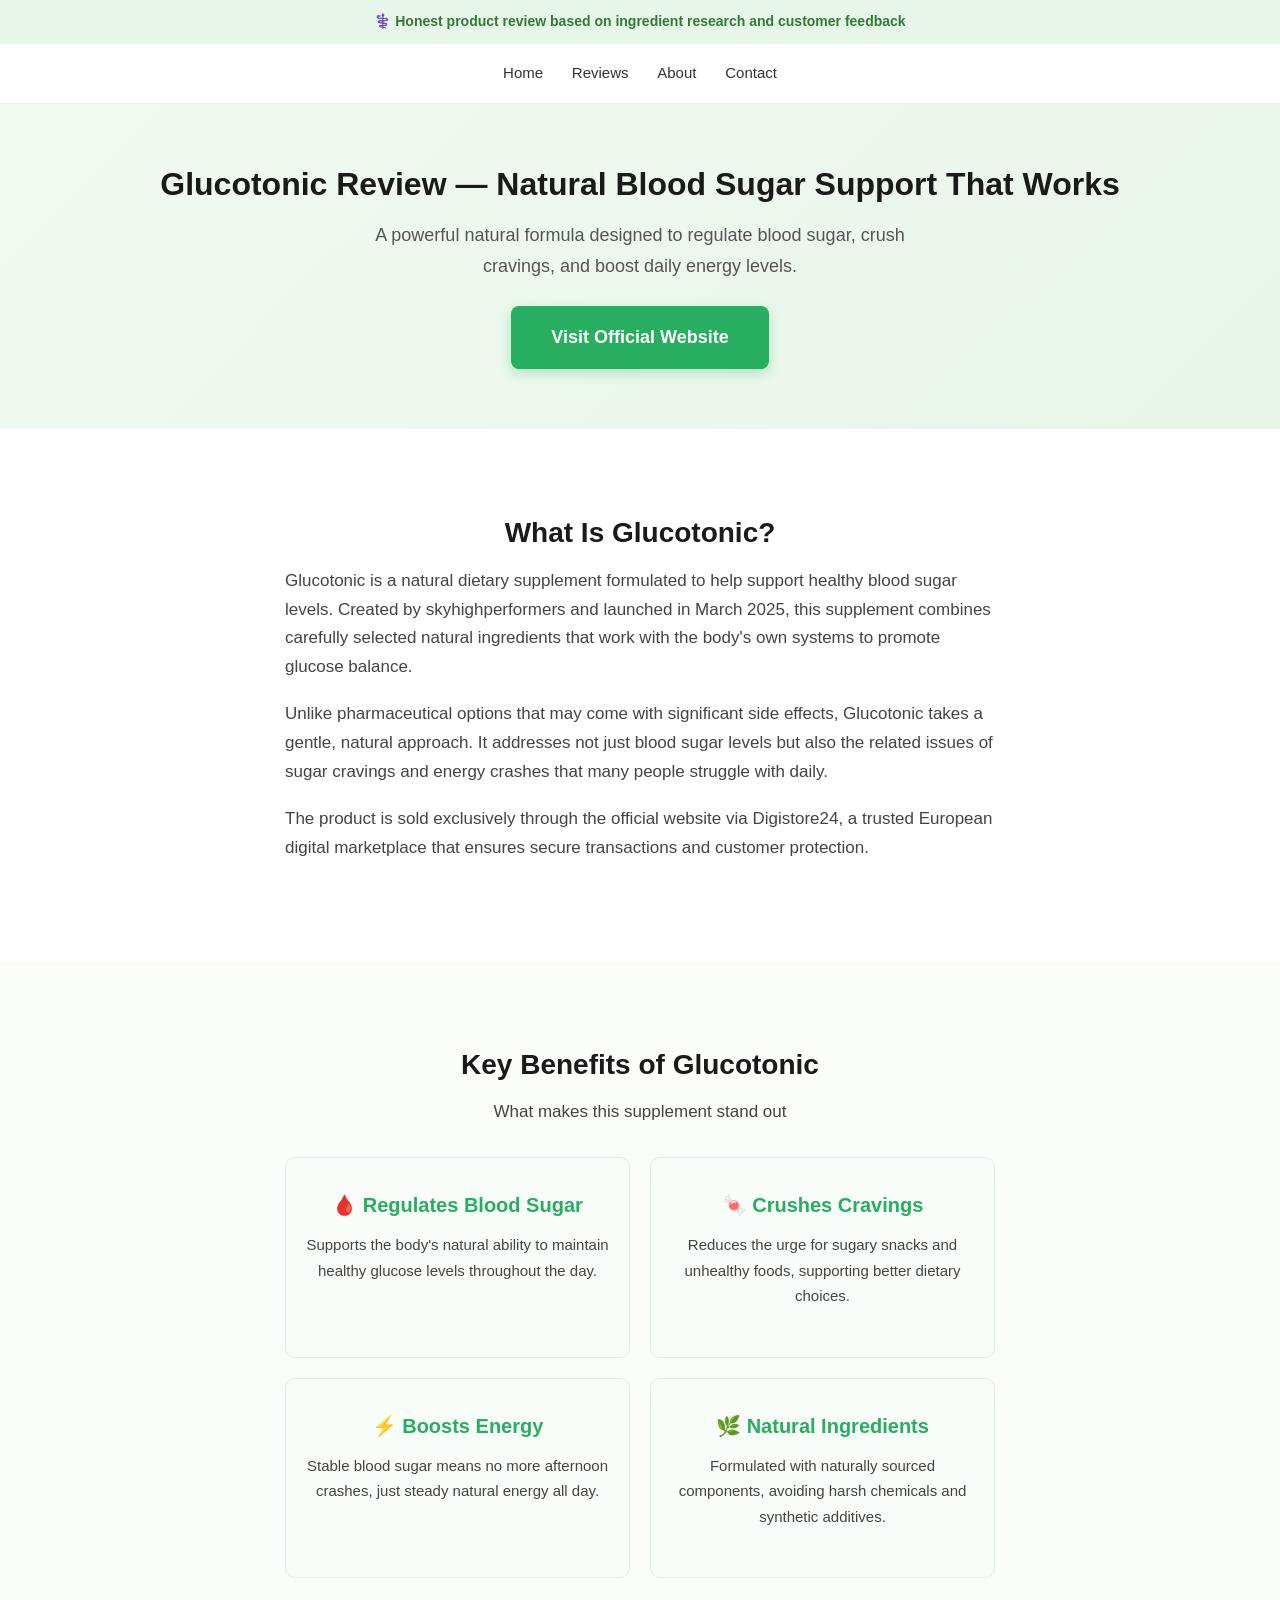
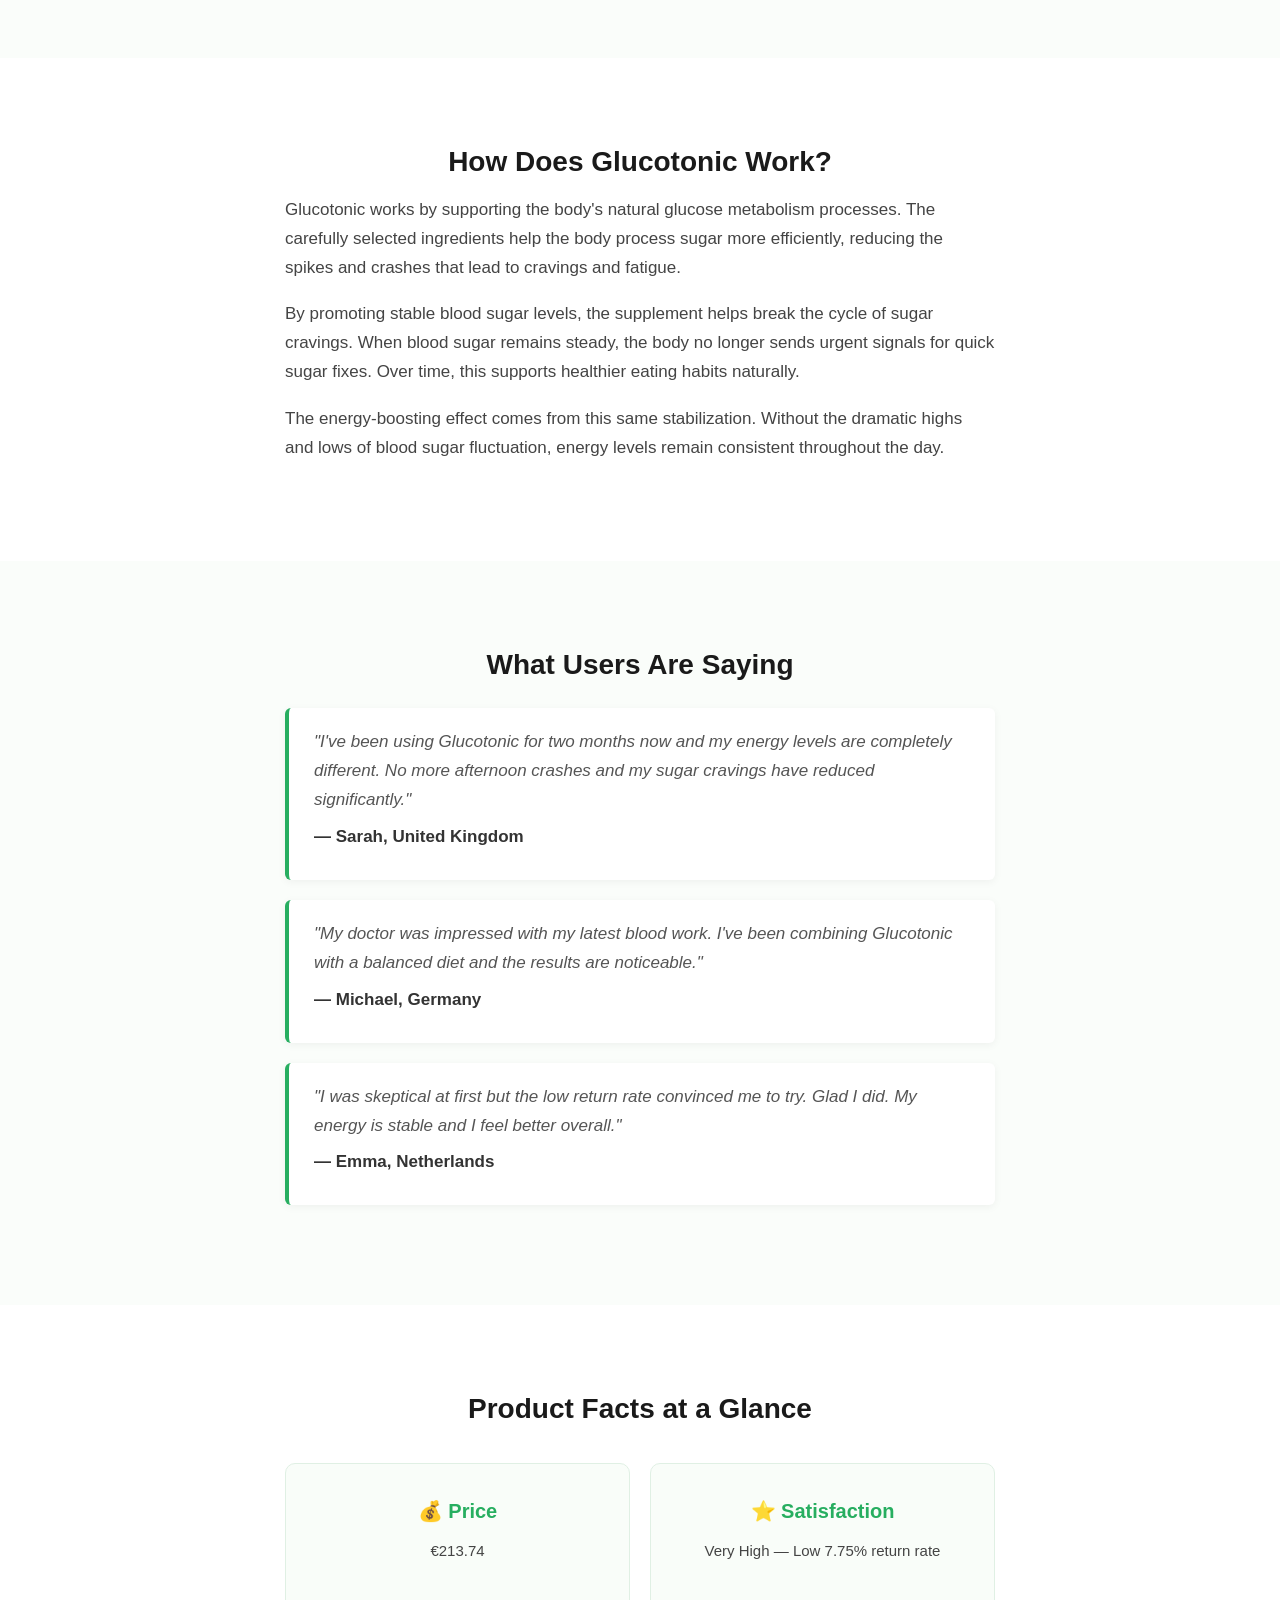
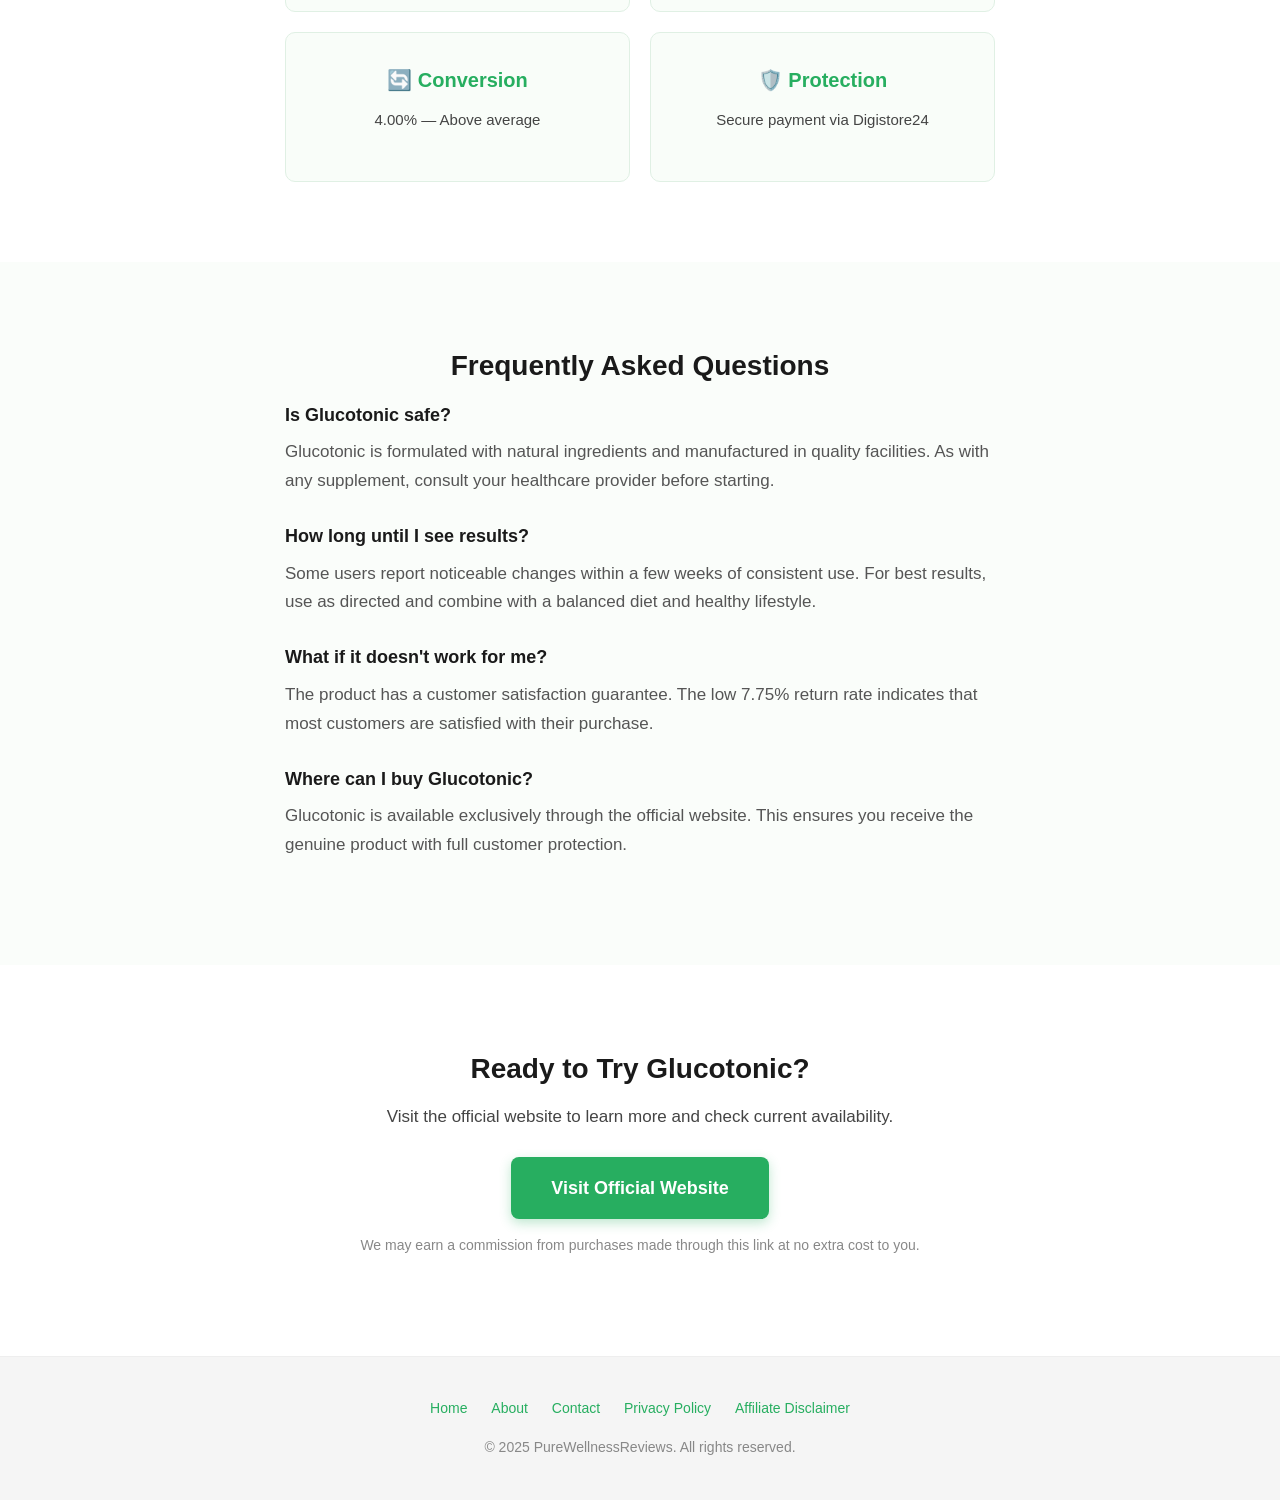
==== glucotonic-review.html @ f2af6d1e "Initial website setup" ====
<!DOCTYPE html>
<html lang="en">
<head>
    <meta charset="UTF-8">
    <meta name="viewport" content="width=device-width, initial-scale=1.0">
    <title>Glucotonic Review | Natural Blood Sugar Support Supplement</title>
    <meta name="description" content="Comprehensive Glucotonic review. Learn about this natural blood sugar support supplement, its ingredients, benefits, customer feedback, and where to buy.">
    <link rel="stylesheet" href="style.css">
</head>
<body>
    <div class="announcement-bar">
        ⚕️ Honest product review based on ingredient research and customer feedback
    </div>
    <nav class="navbar">
        <a href="index.html">Home</a>
        <a href="index.html#reviews">Reviews</a>
        <a href="about.html">About</a>
        <a href="contact.html">Contact</a>
    </nav>
    <section class="hero">
        <h1>Glucotonic Review — Natural Blood Sugar Support That Works</h1>
        <p>A powerful natural formula designed to regulate blood sugar, crush cravings, and boost daily energy levels.</p>
        <a href="YOUR_AFFILIATE_LINK_HERE" class="cta-button" target="_blank" rel="nofollow sponsored">Visit Official Website</a>
    </section>
    <section class="section section-white">
        <div class="container">
            <h2 class="section-title">What Is Glucotonic?</h2>
            <p>Glucotonic is a natural dietary supplement formulated to help support healthy blood sugar levels. Created by skyhighperformers and launched in March 2025, this supplement combines carefully selected natural ingredients that work with the body's own systems to promote glucose balance.</p>
            <p>Unlike pharmaceutical options that may come with significant side effects, Glucotonic takes a gentle, natural approach. It addresses not just blood sugar levels but also the related issues of sugar cravings and energy crashes that many people struggle with daily.</p>
            <p>The product is sold exclusively through the official website via Digistore24, a trusted European digital marketplace that ensures secure transactions and customer protection.</p>
        </div>
    </section>
    <section class="section section-light">
        <div class="container">
            <h2 class="section-title">Key Benefits of Glucotonic</h2>
            <p class="section-subtitle">What makes this supplement stand out</p>
            <div class="benefits-grid">
                <div class="benefit-card">
                    <h3>🩸 Regulates Blood Sugar</h3>
                    <p>Supports the body's natural ability to maintain healthy glucose levels throughout the day.</p>
                </div>
                <div class="benefit-card">
                    <h3>🍬 Crushes Cravings</h3>
                    <p>Reduces the urge for sugary snacks and unhealthy foods, supporting better dietary choices.</p>
                </div>
                <div class="benefit-card">
                    <h3>⚡ Boosts Energy</h3>
                    <p>Stable blood sugar means no more afternoon crashes, just steady natural energy all day.</p>
                </div>
                <div class="benefit-card">
                    <h3>🌿 Natural Ingredients</h3>
                    <p>Formulated with naturally sourced components, avoiding harsh chemicals and synthetic additives.</p>
                </div>
            </div>
        </div>
    </section>
    <section class="section section-white">
        <div class="container">
            <h2 class="section-title">How Does Glucotonic Work?</h2>
            <p>Glucotonic works by supporting the body's natural glucose metabolism processes. The carefully selected ingredients help the body process sugar more efficiently, reducing the spikes and crashes that lead to cravings and fatigue.</p>
            <p>By promoting stable blood sugar levels, the supplement helps break the cycle of sugar cravings. When blood sugar remains steady, the body no longer sends urgent signals for quick sugar fixes. Over time, this supports healthier eating habits naturally.</p>
            <p>The energy-boosting effect comes from this same stabilization. Without the dramatic highs and lows of blood sugar fluctuation, energy levels remain consistent throughout the day.</p>
        </div>
    </section>
    <section class="section section-light">
        <div class="container">
            <h2 class="section-title">What Users Are Saying</h2>
            <div class="testimonial">
                <p>"I've been using Glucotonic for two months now and my energy levels are completely different. No more afternoon crashes and my sugar cravings have reduced significantly."</p>
                <p class="author">— Sarah, United Kingdom</p>
            </div>
            <div class="testimonial">
                <p>"My doctor was impressed with my latest blood work. I've been combining Glucotonic with a balanced diet and the results are noticeable."</p>
                <p class="author">— Michael, Germany</p>
            </div>
            <div class="testimonial">
                <p>"I was skeptical at first but the low return rate convinced me to try. Glad I did. My energy is stable and I feel better overall."</p>
                <p class="author">— Emma, Netherlands</p>
            </div>
        </div>
    </section>
    <section class="section section-white">
        <div class="container">
            <h2 class="section-title">Product Facts at a Glance</h2>
            <div class="benefits-grid">
                <div class="benefit-card">
                    <h3>💰 Price</h3>
                    <p>€213.74</p>
                </div>
                <div class="benefit-card">
                    <h3>⭐ Satisfaction</h3>
                    <p>Very High — Low 7.75% return rate</p>
                </div>
                <div class="benefit-card">
                    <h3>🔄 Conversion</h3>
                    <p>4.00% — Above average</p>
                </div>
                <div class="benefit-card">
                    <h3>🛡️ Protection</h3>
                    <p>Secure payment via Digistore24</p>
                </div>
            </div>
        </div>
    </section>
    <section class="section section-light">
        <div class="container">
            <h2 class="section-title">Frequently Asked Questions</h2>
            <div class="faq-item">
                <h3>Is Glucotonic safe?</h3>
                <p>Glucotonic is formulated with natural ingredients and manufactured in quality facilities. As with any supplement, consult your healthcare provider before starting.</p>
            </div>
            <div class="faq-item">
                <h3>How long until I see results?</h3>
                <p>Some users report noticeable changes within a few weeks of consistent use. For best results, use as directed and combine with a balanced diet and healthy lifestyle.</p>
            </div>
            <div class="faq-item">
                <h3>What if it doesn't work for me?</h3>
                <p>The product has a customer satisfaction guarantee. The low 7.75% return rate indicates that most customers are satisfied with their purchase.</p>
            </div>
            <div class="faq-item">
                <h3>Where can I buy Glucotonic?</h3>
                <p>Glucotonic is available exclusively through the official website. This ensures you receive the genuine product with full customer protection.</p>
            </div>
        </div>
    </section>
    <section class="section section-white" style="text-align: center;">
        <div class="container">
            <h2 class="section-title">Ready to Try Glucotonic?</h2>
            <p style="margin-bottom: 25px;">Visit the official website to learn more and check current availability.</p>
            <a href="YOUR_AFFILIATE_LINK_HERE" class="cta-button" target="_blank" rel="nofollow sponsored">Visit Official Website</a>
            <p style="margin-top: 15px; font-size: 14px; color: #888888;">We may earn a commission from purchases made through this link at no extra cost to you.</p>
        </div>
    </section>
    <footer class="footer">
        <div class="footer-links">
            <a href="index.html">Home</a>
            <a href="about.html">About</a>
            <a href="contact.html">Contact</a>
            <a href="privacy.html">Privacy Policy</a>
            <a href="disclaimer.html">Affiliate Disclaimer</a>
        </div>
        <p>&copy; 2025 PureWellnessReviews. All rights reserved.</p>
    </footer>
</body>
</html>
---- style.css ----
* {
    margin: 0;
    padding: 0;
    box-sizing: border-box;
}
body {
    font-family: Arial, Helvetica, sans-serif;
    background-color: #ffffff;
    color: #333333;
    line-height: 1.7;
    font-size: 17px;
}
.container {
    max-width: 750px;
    margin: 0 auto;
    padding: 20px;
}
.announcement-bar {
    background-color: #e8f5e9;
    color: #2e7d32;
    text-align: center;
    padding: 10px;
    font-size: 14px;
    font-weight: bold;
}
.navbar {
    background-color: #ffffff;
    border-bottom: 1px solid #eeeeee;
    padding: 15px 20px;
    text-align: center;
}
.navbar a {
    color: #333333;
    text-decoration: none;
    margin: 0 12px;
    font-size: 15px;
    font-weight: 500;
}
.navbar a:hover {
    color: #27ae60;
}
.hero {
    background: linear-gradient(135deg, #f0faf1, #e8f5e9);
    padding: 60px 20px;
    text-align: center;
}
.hero h1 {
    font-size: 32px;
    color: #1a1a1a;
    margin-bottom: 15px;
    line-height: 1.3;
}
.hero p {
    font-size: 18px;
    color: #555555;
    margin-bottom: 25px;
    max-width: 600px;
    margin-left: auto;
    margin-right: auto;
}
.cta-button {
    display: inline-block;
    background-color: #27ae60;
    color: #ffffff;
    padding: 16px 40px;
    font-size: 18px;
    font-weight: bold;
    text-decoration: none;
    border-radius: 8px;
    transition: background-color 0.3s;
    box-shadow: 0 4px 12px rgba(39, 174, 96, 0.3);
}
.cta-button:hover {
    background-color: #219a52;
}
.trust-bar {
    background-color: #ffffff;
    padding: 25px 20px;
    text-align: center;
    border-bottom: 1px solid #eeeeee;
}
.trust-bar span {
    margin: 0 15px;
    color: #555555;
    font-size: 15px;
}
.section-title {
    font-size: 28px;
    color: #1a1a1a;
    text-align: center;
    margin-bottom: 10px;
}
.section-subtitle {
    font-size: 17px;
    color: #777777;
    text-align: center;
    margin-bottom: 40px;
}
.benefits-grid {
    display: flex;
    flex-wrap: wrap;
    gap: 20px;
    margin-top: 30px;
}
.benefit-card {
    flex: 1 1 250px;
    background-color: #f9fdf9;
    border: 1px solid #e0f0e4;
    border-radius: 10px;
    padding: 30px 20px;
    text-align: center;
}
.benefit-card h3 {
    color: #27ae60;
    margin-bottom: 10px;
    font-size: 20px;
}
.benefit-card p {
    color: #555555;
    font-size: 15px;
}
.section {
    padding: 60px 20px;
}
.section-light {
    background-color: #fafdfa;
}
.section-white {
    background-color: #ffffff;
}
.section p {
    margin-bottom: 18px;
    color: #444444;
}
.testimonial {
    background-color: #ffffff;
    border-left: 4px solid #27ae60;
    padding: 20px 25px;
    margin: 20px 0;
    border-radius: 6px;
    box-shadow: 0 2px 8px rgba(0,0,0,0.05);
}
.testimonial p {
    font-style: italic;
    color: #555555;
    margin-bottom: 8px;
}
.testimonial .author {
    font-weight: bold;
    color: #333333;
    font-style: normal;
}
.faq-item {
    margin-bottom: 25px;
}
.faq-item h3 {
    font-size: 18px;
    color: #1a1a1a;
    margin-bottom: 8px;
}
.faq-item p {
    color: #555555;
}
.product-grid {
    display: flex;
    flex-wrap: wrap;
    gap: 25px;
    margin-top: 30px;
}
.product-card {
    flex: 1 1 280px;
    background-color: #ffffff;
    border: 1px solid #e8e8e8;
    border-radius: 12px;
    padding: 25px;
    text-align: center;
    box-shadow: 0 4px 15px rgba(0,0,0,0.05);
    transition: transform 0.3s;
}
.product-card:hover {
    transform: translateY(-3px);
}
.product-card h3 {
    color: #1a1a1a;
    margin-bottom: 8px;
    font-size: 20px;
}
.product-card .category {
    color: #27ae60;
    font-size: 13px;
    font-weight: bold;
    text-transform: uppercase;
    margin-bottom: 10px;
}
.product-card p {
    color: #666666;
    font-size: 15px;
    margin-bottom: 18px;
}
.product-card .btn-small {
    display: inline-block;
    background-color: #27ae60;
    color: #ffffff;
    padding: 12px 28px;
    text-decoration: none;
    border-radius: 6px;
    font-weight: bold;
    font-size: 15px;
}
.product-card .btn-small:hover {
    background-color: #219a52;
}
.footer {
    background-color: #f5f5f5;
    padding: 40px 20px;
    text-align: center;
    color: #888888;
    font-size: 14px;
    border-top: 1px solid #eeeeee;
}
.footer a {
    color: #27ae60;
    text-decoration: none;
    margin: 0 10px;
}
.footer a:hover {
    text-decoration: underline;
}
.footer-links {
    margin-bottom: 15px;
}
@media (max-width: 600px) {
    .hero h1 {
        font-size: 26px;
    }
    .hero p {
        font-size: 16px;
    }
    .section-title {
        font-size: 24px;
    }
    .navbar a {
        margin: 0 6px;
        font-size: 13px;
    }
    .trust-bar span {
        display: block;
        margin: 6px 0;
    }
    .cta-button {
        padding: 14px 30px;
        font-size: 16px;
    }
}
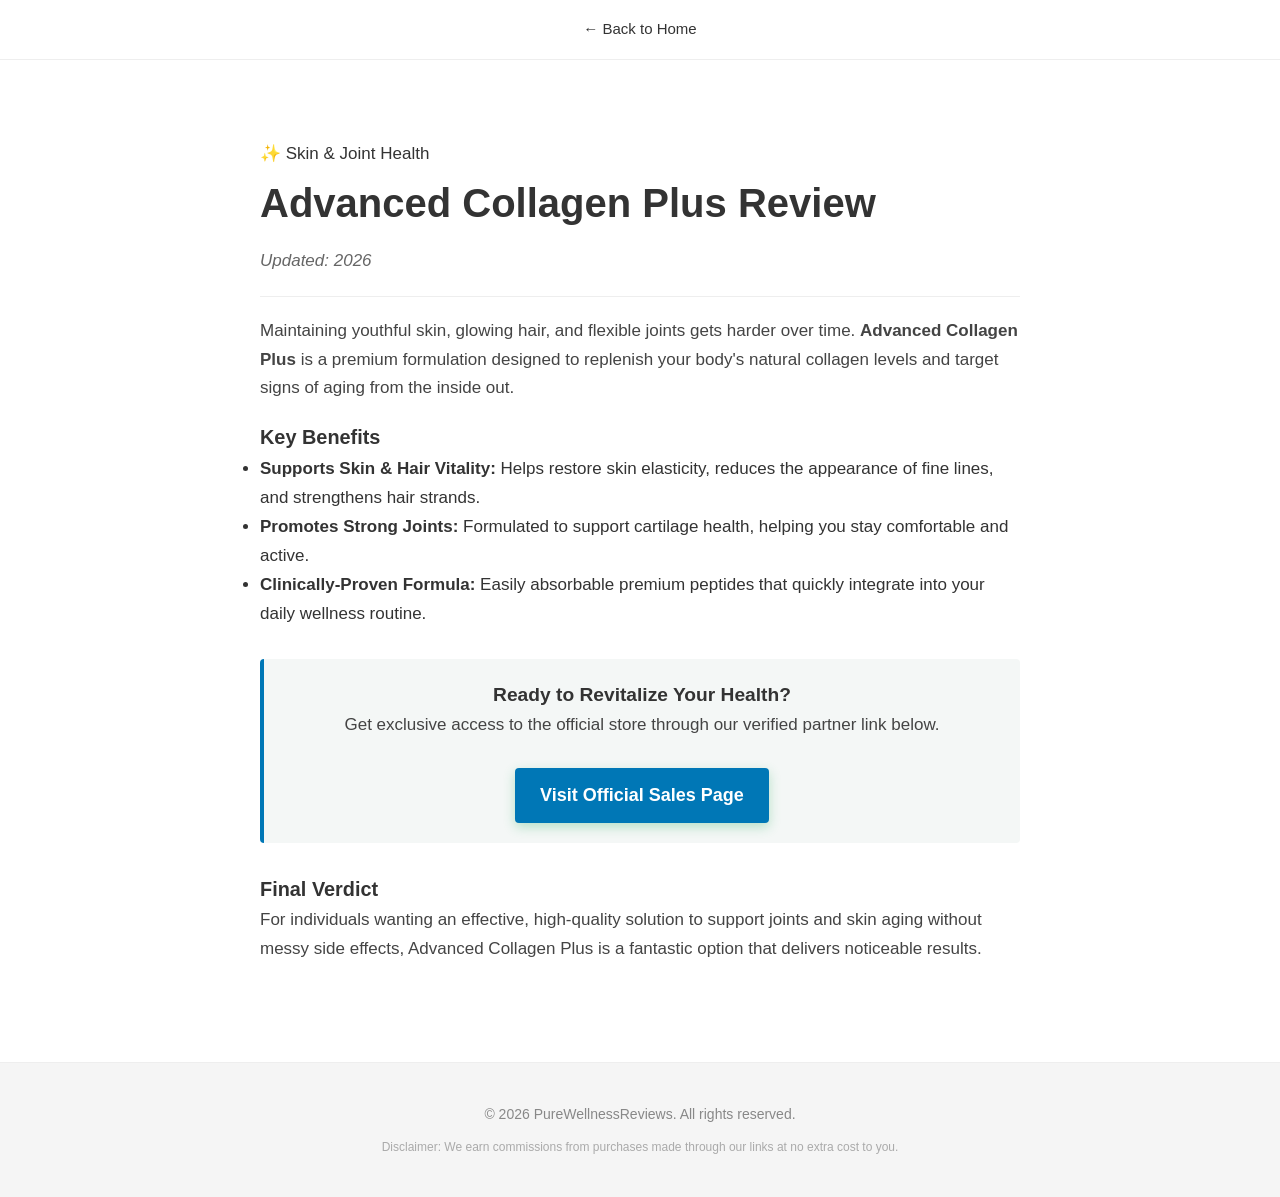
==== commit caa79468: "Update products and affiliate links" ====
--- a/glucotonic-review.html
+++ b/glucotonic-review.html
@@ -3,143 +3,45 @@
 <head>
     <meta charset="UTF-8">
     <meta name="viewport" content="width=device-width, initial-scale=1.0">
-    <title>Glucotonic Review | Natural Blood Sugar Support Supplement</title>
-    <meta name="description" content="Comprehensive Glucotonic review. Learn about this natural blood sugar support supplement, its ingredients, benefits, customer feedback, and where to buy.">
+    <title>Advanced Collagen Plus Review — Worth It?</title>
     <link rel="stylesheet" href="style.css">
 </head>
 <body>
-    <div class="announcement-bar">
-        ⚕️ Honest product review based on ingredient research and customer feedback
-    </div>
     <nav class="navbar">
-        <a href="index.html">Home</a>
-        <a href="index.html#reviews">Reviews</a>
-        <a href="about.html">About</a>
-        <a href="contact.html">Contact</a>
+        <a href="index.html">← Back to Home</a>
     </nav>
-    <section class="hero">
-        <h1>Glucotonic Review — Natural Blood Sugar Support That Works</h1>
-        <p>A powerful natural formula designed to regulate blood sugar, crush cravings, and boost daily energy levels.</p>
-        <a href="YOUR_AFFILIATE_LINK_HERE" class="cta-button" target="_blank" rel="nofollow sponsored">Visit Official Website</a>
-    </section>
+
     <section class="section section-white">
-        <div class="container">
-            <h2 class="section-title">What Is Glucotonic?</h2>
-            <p>Glucotonic is a natural dietary supplement formulated to help support healthy blood sugar levels. Created by skyhighperformers and launched in March 2025, this supplement combines carefully selected natural ingredients that work with the body's own systems to promote glucose balance.</p>
-            <p>Unlike pharmaceutical options that may come with significant side effects, Glucotonic takes a gentle, natural approach. It addresses not just blood sugar levels but also the related issues of sugar cravings and energy crashes that many people struggle with daily.</p>
-            <p>The product is sold exclusively through the official website via Digistore24, a trusted European digital marketplace that ensures secure transactions and customer protection.</p>
+        <div class="container" style="max-width: 800px; margin: 0 auto; padding: 20px;">
+            <div class="category">✨ Skin & Joint Health</div>
+            <h1 style="font-size: 2.5rem; margin-bottom: 10px;">Advanced Collagen Plus Review</h1>
+            <p style="color: #666; font-style: italic;">Updated: 2026</p>
+            
+            <hr style="border: 0; border-top: 1px solid #eee; margin: 20px 0;">
+
+            <p>Maintaining youthful skin, glowing hair, and flexible joints gets harder over time. <strong>Advanced Collagen Plus</strong> is a premium formulation designed to replenish your body's natural collagen levels and target signs of aging from the inside out.</p>
+
+            <h3>Key Benefits</h3>
+            <ul>
+                <li><strong>Supports Skin & Hair Vitality:</strong> Helps restore skin elasticity, reduces the appearance of fine lines, and strengthens hair strands.</li>
+                <li><strong>Promotes Strong Joints:</strong> Formulated to support cartilage health, helping you stay comfortable and active.</li>
+                <li><strong>Clinically-Proven Formula:</strong> Easily absorbable premium peptides that quickly integrate into your daily wellness routine.</li>
+            </ul>
+
+            <div style="background: #f4f7f6; border-left: 4px solid #0077b6; padding: 20px; margin: 30px 0; border-radius: 4px; text-align: center;">
+                <h4 style="margin-top: 0; font-size: 1.2rem;">Ready to Revitalize Your Health?</h4>
+                <p>Get exclusive access to the official store through our verified partner link below.</p>
+                <a href="https://www.advancedbionutritionals.com/DS24/Collagen/This-Simple-10-Second-Kitchen-Test/HD.htm#aff=ranasohaib55599900d835" target="_blank" class="cta-button" style="display: inline-block; background: #0077b6; color: white; padding: 12px 25px; text-decoration: none; border-radius: 4px; font-weight: bold; margin-top: 10px;">Visit Official Sales Page</a>
+            </div>
+
+            <h3>Final Verdict</h3>
+            <p>For individuals wanting an effective, high-quality solution to support joints and skin aging without messy side effects, Advanced Collagen Plus is a fantastic option that delivers noticeable results.</p>
         </div>
     </section>
-    <section class="section section-light">
-        <div class="container">
-            <h2 class="section-title">Key Benefits of Glucotonic</h2>
-            <p class="section-subtitle">What makes this supplement stand out</p>
-            <div class="benefits-grid">
-                <div class="benefit-card">
-                    <h3>🩸 Regulates Blood Sugar</h3>
-                    <p>Supports the body's natural ability to maintain healthy glucose levels throughout the day.</p>
-                </div>
-                <div class="benefit-card">
-                    <h3>🍬 Crushes Cravings</h3>
-                    <p>Reduces the urge for sugary snacks and unhealthy foods, supporting better dietary choices.</p>
-                </div>
-                <div class="benefit-card">
-                    <h3>⚡ Boosts Energy</h3>
-                    <p>Stable blood sugar means no more afternoon crashes, just steady natural energy all day.</p>
-                </div>
-                <div class="benefit-card">
-                    <h3>🌿 Natural Ingredients</h3>
-                    <p>Formulated with naturally sourced components, avoiding harsh chemicals and synthetic additives.</p>
-                </div>
-            </div>
-        </div>
-    </section>
-    <section class="section section-white">
-        <div class="container">
-            <h2 class="section-title">How Does Glucotonic Work?</h2>
-            <p>Glucotonic works by supporting the body's natural glucose metabolism processes. The carefully selected ingredients help the body process sugar more efficiently, reducing the spikes and crashes that lead to cravings and fatigue.</p>
-            <p>By promoting stable blood sugar levels, the supplement helps break the cycle of sugar cravings. When blood sugar remains steady, the body no longer sends urgent signals for quick sugar fixes. Over time, this supports healthier eating habits naturally.</p>
-            <p>The energy-boosting effect comes from this same stabilization. Without the dramatic highs and lows of blood sugar fluctuation, energy levels remain consistent throughout the day.</p>
-        </div>
-    </section>
-    <section class="section section-light">
-        <div class="container">
-            <h2 class="section-title">What Users Are Saying</h2>
-            <div class="testimonial">
-                <p>"I've been using Glucotonic for two months now and my energy levels are completely different. No more afternoon crashes and my sugar cravings have reduced significantly."</p>
-                <p class="author">— Sarah, United Kingdom</p>
-            </div>
-            <div class="testimonial">
-                <p>"My doctor was impressed with my latest blood work. I've been combining Glucotonic with a balanced diet and the results are noticeable."</p>
-                <p class="author">— Michael, Germany</p>
-            </div>
-            <div class="testimonial">
-                <p>"I was skeptical at first but the low return rate convinced me to try. Glad I did. My energy is stable and I feel better overall."</p>
-                <p class="author">— Emma, Netherlands</p>
-            </div>
-        </div>
-    </section>
-    <section class="section section-white">
-        <div class="container">
-            <h2 class="section-title">Product Facts at a Glance</h2>
-            <div class="benefits-grid">
-                <div class="benefit-card">
-                    <h3>💰 Price</h3>
-                    <p>€213.74</p>
-                </div>
-                <div class="benefit-card">
-                    <h3>⭐ Satisfaction</h3>
-                    <p>Very High — Low 7.75% return rate</p>
-                </div>
-                <div class="benefit-card">
-                    <h3>🔄 Conversion</h3>
-                    <p>4.00% — Above average</p>
-                </div>
-                <div class="benefit-card">
-                    <h3>🛡️ Protection</h3>
-                    <p>Secure payment via Digistore24</p>
-                </div>
-            </div>
-        </div>
-    </section>
-    <section class="section section-light">
-        <div class="container">
-            <h2 class="section-title">Frequently Asked Questions</h2>
-            <div class="faq-item">
-                <h3>Is Glucotonic safe?</h3>
-                <p>Glucotonic is formulated with natural ingredients and manufactured in quality facilities. As with any supplement, consult your healthcare provider before starting.</p>
-            </div>
-            <div class="faq-item">
-                <h3>How long until I see results?</h3>
-                <p>Some users report noticeable changes within a few weeks of consistent use. For best results, use as directed and combine with a balanced diet and healthy lifestyle.</p>
-            </div>
-            <div class="faq-item">
-                <h3>What if it doesn't work for me?</h3>
-                <p>The product has a customer satisfaction guarantee. The low 7.75% return rate indicates that most customers are satisfied with their purchase.</p>
-            </div>
-            <div class="faq-item">
-                <h3>Where can I buy Glucotonic?</h3>
-                <p>Glucotonic is available exclusively through the official website. This ensures you receive the genuine product with full customer protection.</p>
-            </div>
-        </div>
-    </section>
-    <section class="section section-white" style="text-align: center;">
-        <div class="container">
-            <h2 class="section-title">Ready to Try Glucotonic?</h2>
-            <p style="margin-bottom: 25px;">Visit the official website to learn more and check current availability.</p>
-            <a href="YOUR_AFFILIATE_LINK_HERE" class="cta-button" target="_blank" rel="nofollow sponsored">Visit Official Website</a>
-            <p style="margin-top: 15px; font-size: 14px; color: #888888;">We may earn a commission from purchases made through this link at no extra cost to you.</p>
-        </div>
-    </section>
+
     <footer class="footer">
-        <div class="footer-links">
-            <a href="index.html">Home</a>
-            <a href="about.html">About</a>
-            <a href="contact.html">Contact</a>
-            <a href="privacy.html">Privacy Policy</a>
-            <a href="disclaimer.html">Affiliate Disclaimer</a>
-        </div>
-        <p>&copy; 2025 PureWellnessReviews. All rights reserved.</p>
+        <p>&copy; 2026 PureWellnessReviews. All rights reserved.</p>
+        <p style="font-size: 12px; color: #aaa; margin-top: 10px;">Disclaimer: We earn commissions from purchases made through our links at no extra cost to you.</p>
     </footer>
 </body>
 </html>
